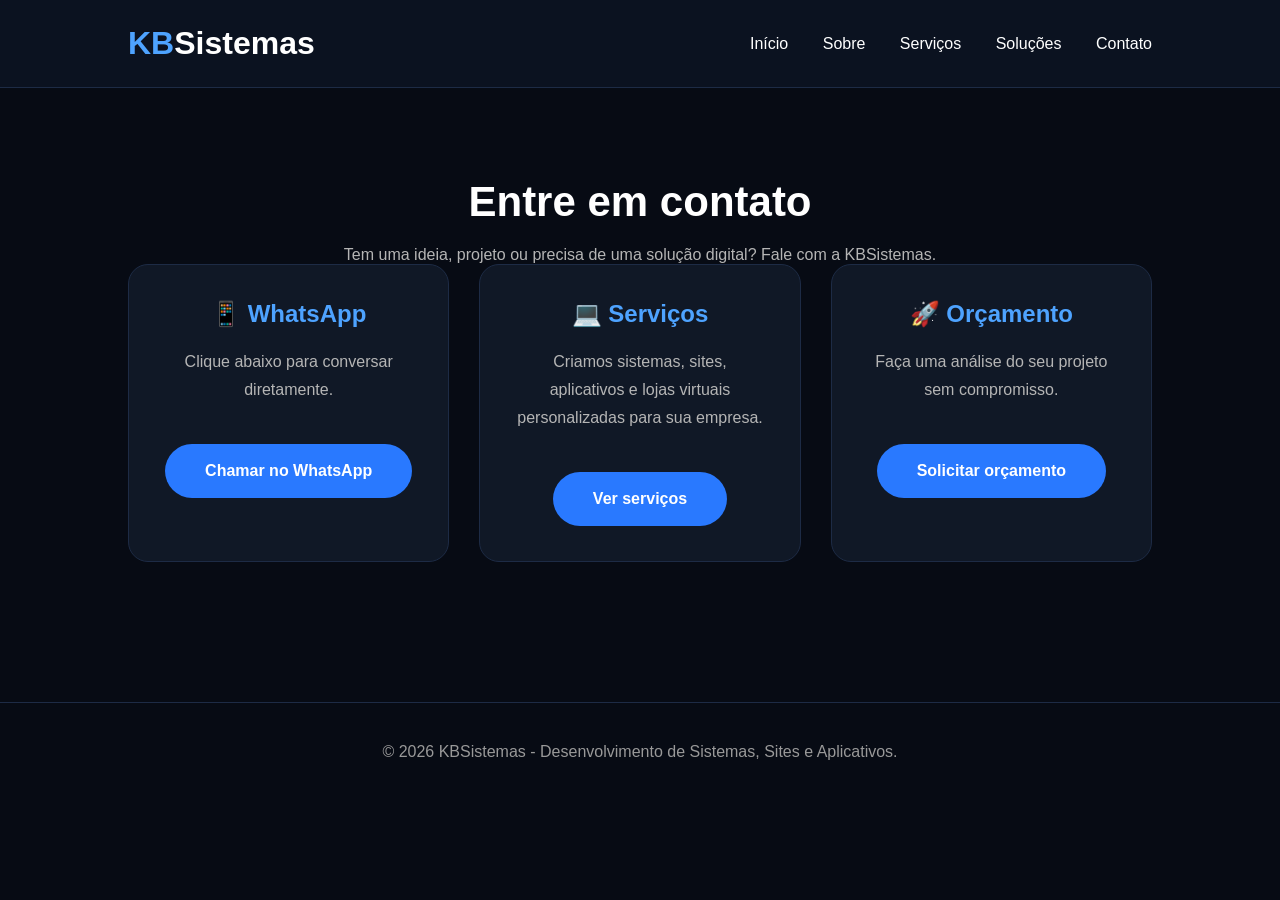
==== templates/contato.html @ c292da86 "Create contato.html" ====
<!DOCTYPE html>
<html lang="pt-BR">

<head>

<meta charset="UTF-8">
<meta name="viewport" content="width=device-width, initial-scale=1.0">

<title>Contato - KBSistemas</title>

<link rel="stylesheet" href="/static/css/style.css">

</head>


<body>


<header>

<div class="logo">
    <h1>KB<span>Sistemas</span></h1>
</div>


<nav>

<a href="/">Início</a>
<a href="/sobre">Sobre</a>
<a href="/servicos">Serviços</a>
<a href="/planos">Soluções</a>
<a href="/contato">Contato</a>

</nav>

</header>





<section class="contato-home">


<h1>
Entre em contato
</h1>


<p>
Tem uma ideia, projeto ou precisa de uma solução digital?
Fale com a KBSistemas.
</p>



<div class="cards">



<div class="card">

<h2>📱 WhatsApp</h2>

<p>
Clique abaixo para conversar diretamente.
</p>


<a 
href="https://wa.me/5511911524799?text=Olá,%20gostaria%20de%20fazer%20um%20orçamento"
class="botao">

Chamar no WhatsApp

</a>


</div>




<div class="card">

<h2>💻 Serviços</h2>

<p>
Criamos sistemas, sites, aplicativos e lojas virtuais
personalizadas para sua empresa.
</p>

<a href="/servicos" class="botao">

Ver serviços

</a>

</div>




<div class="card">

<h2>🚀 Orçamento</h2>

<p>
Faça uma análise do seu projeto sem compromisso.
</p>


<a href="/orcamento" class="botao">

Solicitar orçamento

</a>

</div>



</div>


</section>





<footer>

<p>
© 2026 KBSistemas - Desenvolvimento de Sistemas, Sites e Aplicativos.
</p>

</footer>



</body>

</html>
---- static/css/style.css ----
*{
    margin:0;
    padding:0;
    box-sizing:border-box;
    font-family:Arial, Helvetica, sans-serif;
}


body{
    background:#070b14;
    color:white;
}


/* HEADER */

header{

    display:flex;
    justify-content:space-between;
    align-items:center;

    padding:25px 10%;

    background:#0b1220;

    border-bottom:1px solid #1d2b45;

    position:sticky;
    top:0;
    z-index:1000;

}


.logo h1{

    color:#4ea3ff;

    font-size:32px;

}


.logo span{

    color:white;

}



nav a{

    color:white;

    text-decoration:none;

    margin-left:30px;

    transition:.3s;

}



nav a:hover{

    color:#4ea3ff;

}



/* HERO */


.hero{

    min-height:85vh;

    display:flex;

    align-items:center;

    justify-content:center;

    text-align:center;

    padding:120px 20px;


    background:

    linear-gradient(
    rgba(7,11,20,.75),
    rgba(7,11,20,.95)
    ),

    url("/static/img/tecnologia.jpg");


    background-size:cover;

    background-position:center;

}



.hero-text{

    max-width:900px;

}



.hero h1{

    font-size:55px;

    margin-bottom:25px;

}



.hero p{

    max-width:750px;

    margin:auto;

    color:#b5b5b5;

    font-size:20px;

    line-height:35px;

}



/* BOTÃO */


.botao{

    display:inline-block;

    margin-top:40px;

    background:#2979ff;

    color:white;

    text-decoration:none;

    padding:18px 40px;

    border-radius:30px;

    font-weight:bold;

    transition:.3s;

}



.botao:hover{

    transform:scale(1.08);

    box-shadow:0 0 25px #2979ff;

}



/* SERVIÇOS */


.servicos-home{

    padding:80px 10%;

    text-align:center;

}



.servicos-home h1{

    font-size:40px;

    margin-bottom:50px;

}



/* CARDS */


.cards{

    width:100%;

    display:grid;

    grid-template-columns:repeat(auto-fit,minmax(250px,1fr));

    gap:30px;

}



.card{

    background:#101826;

    border:1px solid #1d2b45;

    padding:35px;

    border-radius:20px;

    transition:.3s;

}



.card:hover{

    transform:translateY(-10px);

    border-color:#2979ff;

    box-shadow:0 0 25px rgba(41,121,255,.25);

}



.card h2{

    margin-bottom:20px;

    color:#4ea3ff;

}



.card p{

    color:#b5b5b5;

    line-height:28px;

}




/* DESTAQUE */


.destaque{

    padding:90px 10%;

    text-align:center;

    background:#0b1220;

}



.destaque h1{

    font-size:40px;

    margin-bottom:20px;

}



.destaque p{

    max-width:800px;

    margin:auto;

    color:#b5b5b5;

    font-size:18px;

    line-height:30px;

}



.frases{

    margin-top:40px;

    display:flex;

    justify-content:center;

    gap:25px;

    flex-wrap:wrap;

}



.frases h2{

    background:#101826;

    padding:20px 30px;

    border-radius:15px;

    border:1px solid #1d2b45;

    color:#4ea3ff;

}



/* PROJETOS */


.projetos{

    padding:80px 10%;

    text-align:center;

}



.projetos h1{

    font-size:40px;

    margin-bottom:20px;

}



.projetos > p{

    color:#b5b5b5;

    margin-bottom:40px;

}




/* CONTATO */


.contato-home{

    padding:90px 10%;

    text-align:center;

}



.contato-home h1{

    font-size:42px;

}



.contato-home p{

    color:#b5b5b5;

    margin-top:20px;

}



/* FOOTER */


footer{

    margin-top:50px;

    padding:40px;

    text-align:center;

    border-top:1px solid #1d2b45;

    color:#999;

}



/* CELULAR */


@media(max-width:900px){


header{

    flex-direction:column;

    gap:20px;

}


nav{

    display:flex;

    flex-wrap:wrap;

    justify-content:center;

}



nav a{

    margin:10px;

}



.hero h1{

    font-size:38px;

}



.hero p{

    font-size:17px;

    line-height:28px;

}



.servicos-home h1,
.destaque h1,
.projetos h1,
.contato-home h1{

    font-size:32px;

}


.card{

    padding:25px;

}


}
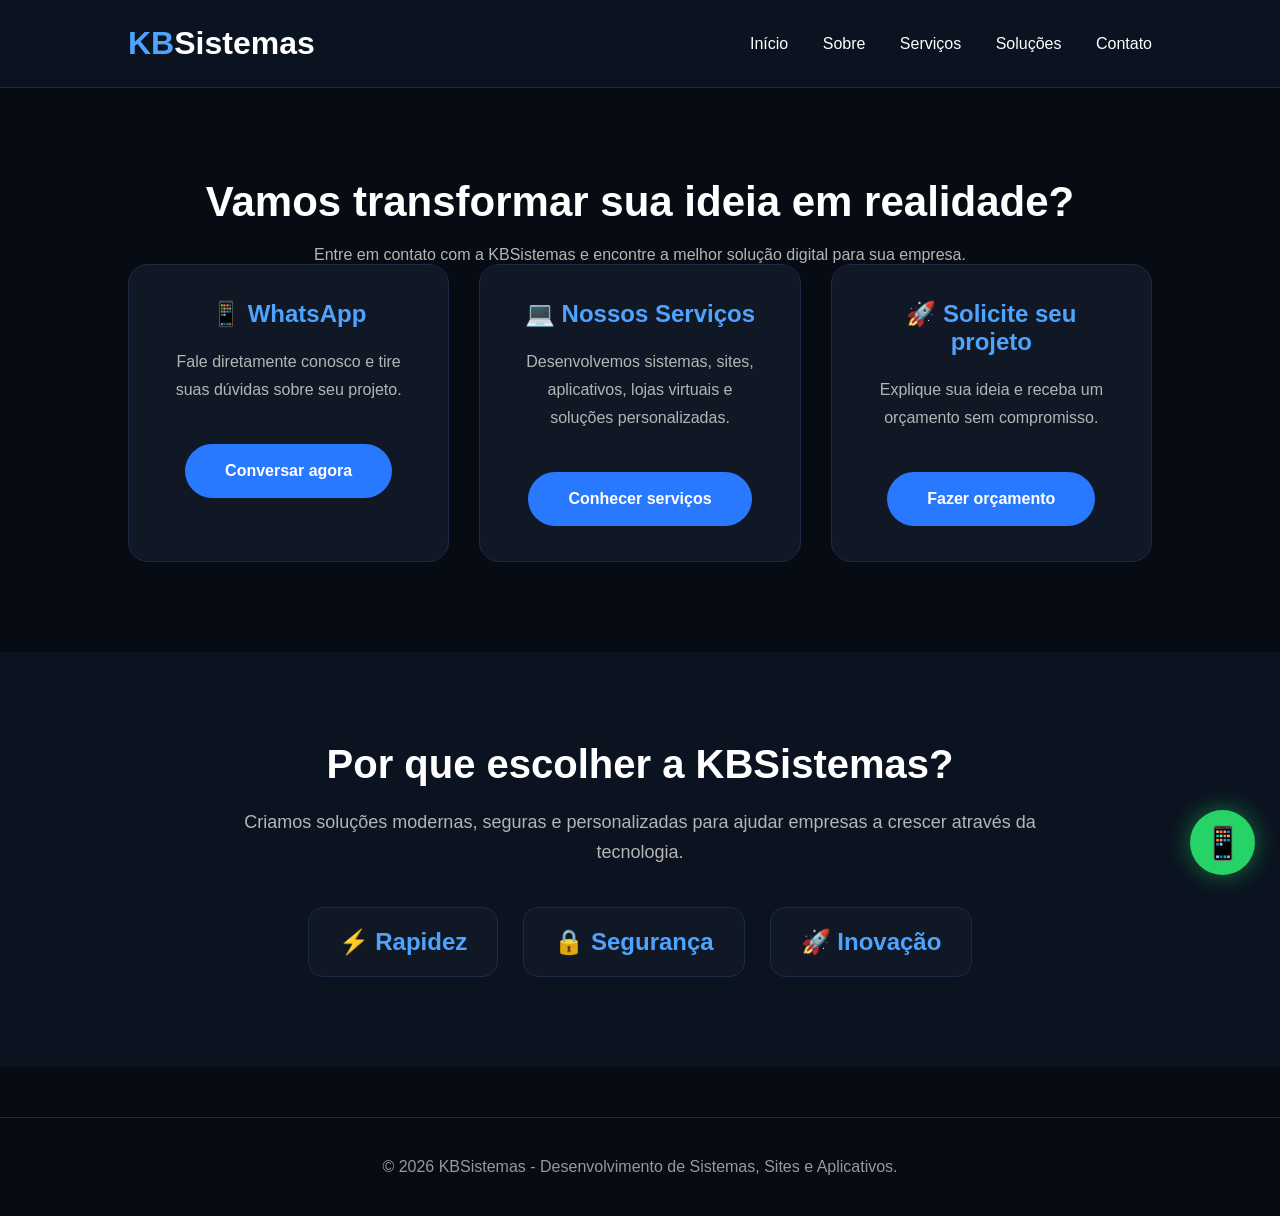
==== commit afdac70a: "Update contato.html" ====
--- a/templates/contato.html
+++ b/templates/contato.html
@@ -16,11 +16,17 @@
 <body>
 
 
+
 <header>
 
 <div class="logo">
-    <h1>KB<span>Sistemas</span></h1>
-</div>
+
+<h1>
+KB<span>Sistemas</span>
+</h1>
+
+</div>
+
 
 
 <nav>
@@ -33,6 +39,7 @@
 
 </nav>
 
+
 </header>
 
 
@@ -43,14 +50,17 @@
 
 
 <h1>
-Entre em contato
+Vamos transformar sua ideia em realidade?
 </h1>
 
 
 <p>
-Tem uma ideia, projeto ou precisa de uma solução digital?
-Fale com a KBSistemas.
-</p>
+
+Entre em contato com a KBSistemas e encontre
+a melhor solução digital para sua empresa.
+
+</p>
+
 
 
 
@@ -60,61 +70,91 @@
 
 <div class="card">
 
-<h2>📱 WhatsApp</h2>
-
-<p>
-Clique abaixo para conversar diretamente.
-</p>
+
+<h2>
+📱 WhatsApp
+</h2>
+
+
+<p>
+
+Fale diretamente conosco e tire suas dúvidas
+sobre seu projeto.
+
+</p>
+
 
 
 <a 
+
 href="https://wa.me/5511911524799?text=Olá,%20gostaria%20de%20fazer%20um%20orçamento"
+
 class="botao">
 
-Chamar no WhatsApp
-
-</a>
-
-
-</div>
+Conversar agora
+
+</a>
+
+
+</div>
+
 
 
 
 
 <div class="card">
 
-<h2>💻 Serviços</h2>
-
-<p>
-Criamos sistemas, sites, aplicativos e lojas virtuais
-personalizadas para sua empresa.
-</p>
+
+<h2>
+💻 Nossos Serviços
+</h2>
+
+
+<p>
+
+Desenvolvemos sistemas, sites, aplicativos,
+lojas virtuais e soluções personalizadas.
+
+</p>
+
+
 
 <a href="/servicos" class="botao">
 
-Ver serviços
-
-</a>
-
-</div>
+Conhecer serviços
+
+</a>
+
+
+</div>
+
 
 
 
 
 <div class="card">
 
-<h2>🚀 Orçamento</h2>
-
-<p>
-Faça uma análise do seu projeto sem compromisso.
-</p>
+
+<h2>
+🚀 Solicite seu projeto
+</h2>
+
+
+<p>
+
+Explique sua ideia e receba um orçamento
+sem compromisso.
+
+</p>
+
 
 
 <a href="/orcamento" class="botao">
 
-Solicitar orçamento
-
-</a>
+Fazer orçamento
+
+</a>
+
 
 </div>
 
@@ -129,10 +169,72 @@
 
 
 
+
+<section class="destaque">
+
+
+<h1>
+Por que escolher a KBSistemas?
+</h1>
+
+
+<p>
+
+Criamos soluções modernas, seguras e personalizadas
+para ajudar empresas a crescer através da tecnologia.
+
+</p>
+
+
+
+<div class="frases">
+
+
+<h2>
+⚡ Rapidez
+</h2>
+
+
+<h2>
+🔒 Segurança
+</h2>
+
+
+<h2>
+🚀 Inovação
+</h2>
+
+
+</div>
+
+
+</section>
+
+
+
+
+
+<a 
+
+href="https://wa.me/5511911524799?text=Olá,%20gostaria%20de%20fazer%20um%20orçamento"
+
+class="whatsapp">
+
+📱
+
+</a>
+
+
+
+
+
+
 <footer>
 
 <p>
+
 © 2026 KBSistemas - Desenvolvimento de Sistemas, Sites e Aplicativos.
+
 </p>
 
 </footer>
--- a/static/css/style.css
+++ b/static/css/style.css
@@ -36,7 +36,6 @@
 .logo h1{
 
     color:#4ea3ff;
-
     font-size:32px;
 
 }
@@ -53,11 +52,8 @@
 nav a{
 
     color:white;
-
     text-decoration:none;
-
     margin-left:30px;
-
     transition:.3s;
 
 }
@@ -74,15 +70,12 @@
 
 /* HERO */
 
-
 .hero{
 
     min-height:85vh;
 
     display:flex;
-
     align-items:center;
-
     justify-content:center;
 
     text-align:center;
@@ -119,7 +112,6 @@
 .hero h1{
 
     font-size:55px;
-
     margin-bottom:25px;
 
 }
@@ -142,7 +134,7 @@
 
 
 
-/* BOTÃO */
+/* BOTÕES */
 
 
 .botao{
@@ -181,7 +173,6 @@
 
 /* SERVIÇOS */
 
-
 .servicos-home{
 
     padding:80px 10%;
@@ -231,6 +222,8 @@
 
     transition:.3s;
 
+    animation:subir .8s;
+
 }
 
 
@@ -267,7 +260,6 @@
 
 
 
-
 /* DESTAQUE */
 
 
@@ -354,69 +346,183 @@
 
 
 
-.projetos h1{
-
-    font-size:40px;
+/* FORMULÁRIO */
+
+
+form{
+
+    max-width:700px;
+
+    margin:auto;
+
+    text-align:left;
+
+}
+
+
+
+form label{
+
+    color:#4ea3ff;
+
+    font-weight:bold;
+
+}
+
+
+
+form input,
+form select,
+form textarea{
+
+
+    width:100%;
+
+    margin-top:10px;
 
     margin-bottom:20px;
 
-}
-
-
-
-.projetos > p{
+    padding:15px;
+
+    background:#070b14;
+
+    color:white;
+
+    border:1px solid #1d2b45;
+
+    border-radius:10px;
+
+    font-size:16px;
+
+}
+
+
+
+form textarea{
+
+    height:150px;
+
+    resize:none;
+
+}
+
+
+
+form input:focus,
+form select:focus,
+form textarea:focus{
+
+    outline:none;
+
+    border-color:#2979ff;
+
+    box-shadow:0 0 15px rgba(41,121,255,.3);
+
+}
+
+
+
+/* CONTATO */
+
+
+.contato-home{
+
+    padding:90px 10%;
+
+    text-align:center;
+
+}
+
+
+
+.contato-home h1{
+
+    font-size:42px;
+
+}
+
+
+
+.contato-home p{
 
     color:#b5b5b5;
 
-    margin-bottom:40px;
-
-}
-
-
-
-
-/* CONTATO */
-
-
-.contato-home{
-
-    padding:90px 10%;
+    margin-top:20px;
+
+}
+
+
+
+/* WHATSAPP FLUTUANTE */
+
+
+.whatsapp{
+
+
+    position:fixed;
+
+    right:25px;
+
+    bottom:25px;
+
+
+    width:65px;
+
+    height:65px;
+
+
+    display:flex;
+
+    align-items:center;
+
+    justify-content:center;
+
+
+    background:#25d366;
+
+    color:white;
+
+
+    border-radius:50%;
+
+
+    font-size:32px;
+
+
+    text-decoration:none;
+
+
+    box-shadow:0 0 25px rgba(37,211,102,.5);
+
+
+    z-index:999;
+
+
+    transition:.3s;
+
+}
+
+
+
+.whatsapp:hover{
+
+    transform:scale(1.15);
+
+}
+
+
+
+/* FOOTER */
+
+
+footer{
+
+    margin-top:50px;
+
+    padding:40px;
 
     text-align:center;
 
-}
-
-
-
-.contato-home h1{
-
-    font-size:42px;
-
-}
-
-
-
-.contato-home p{
-
-    color:#b5b5b5;
-
-    margin-top:20px;
-
-}
-
-
-
-/* FOOTER */
-
-
-footer{
-
-    margin-top:50px;
-
-    padding:40px;
-
-    text-align:center;
-
     border-top:1px solid #1d2b45;
 
     color:#999;
@@ -425,6 +531,34 @@
 
 
 
+/* ANIMAÇÃO */
+
+
+@keyframes subir{
+
+
+from{
+
+opacity:0;
+
+transform:translateY(30px);
+
+}
+
+
+to{
+
+opacity:1;
+
+transform:translateY(0);
+
+}
+
+
+}
+
+
+
 /* CELULAR */
 
 
@@ -440,6 +574,7 @@
 }
 
 
+
 nav{
 
     display:flex;
@@ -478,16 +613,6 @@
 
 
 
-.servicos-home h1,
-.destaque h1,
-.projetos h1,
-.contato-home h1{
-
-    font-size:32px;
-
-}
-
-
 .card{
 
     padding:25px;
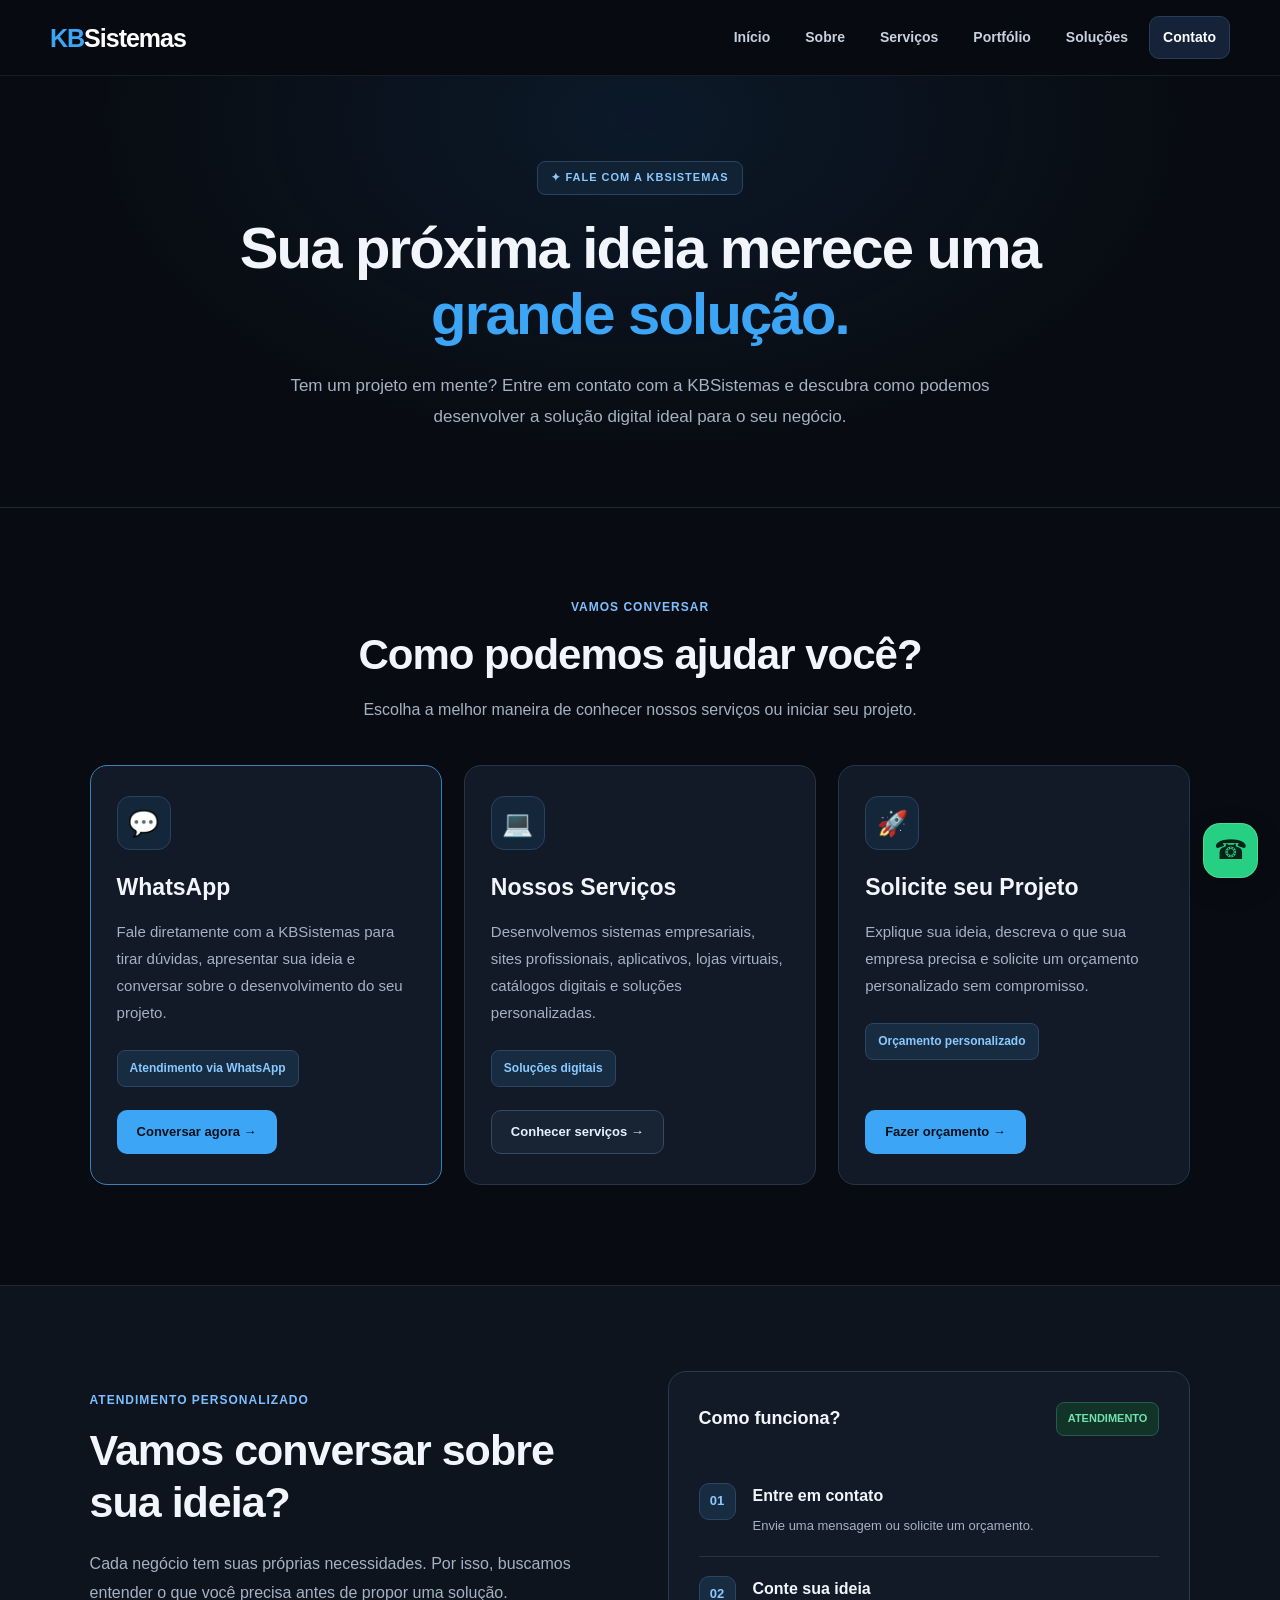
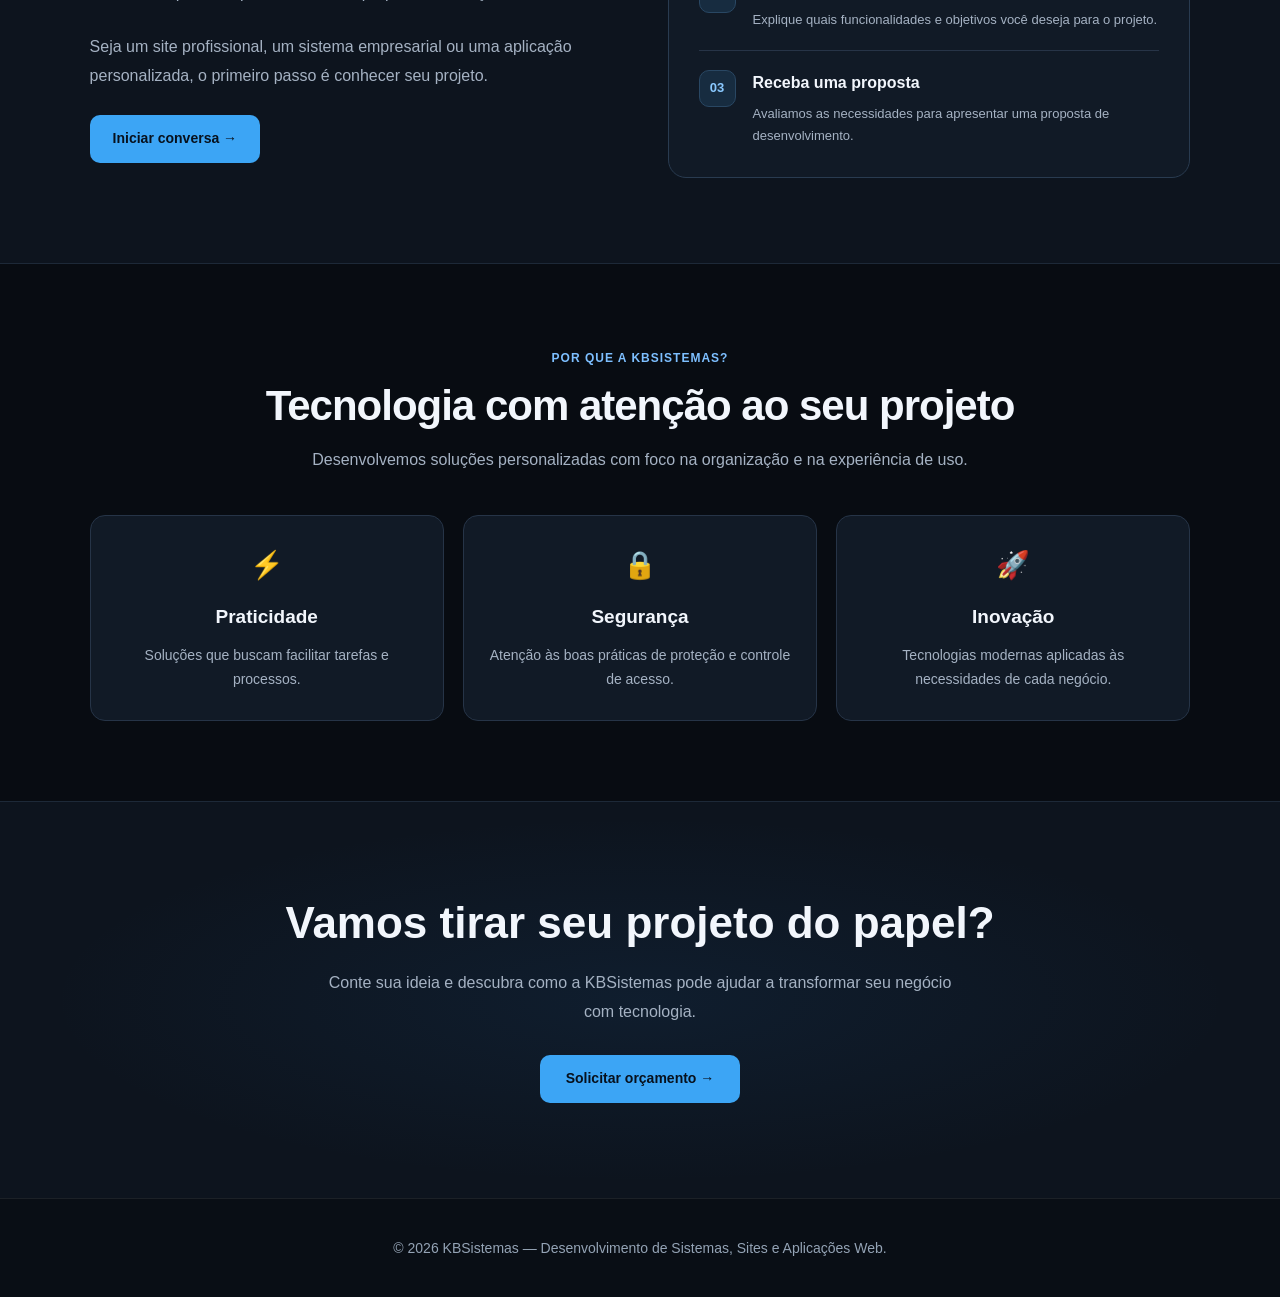
==== commit 2a5de15e: "Update contato.html" ====
--- a/templates/contato.html
+++ b/templates/contato.html
@@ -1,246 +1,883 @@
+
 <!DOCTYPE html>
 <html lang="pt-BR">
 
 <head>
-
-<meta charset="UTF-8">
-<meta name="viewport" content="width=device-width, initial-scale=1.0">
-
-<title>Contato - KBSistemas</title>
-
-<link rel="stylesheet" href="/static/css/style.css">
-
+    <meta charset="UTF-8">
+    <meta name="viewport" content="width=device-width, initial-scale=1.0">
+
+    <meta name="description"
+          content="Entre em contato com a KBSistemas. Solicite orçamento para sistemas empresariais, sites profissionais, aplicativos e soluções digitais personalizadas.">
+
+    <title>Contato | KBSistemas</title>
+
+    <link rel="stylesheet" href="/static/css/style.css">
+
+    <style>
+        /* =====================================
+           CONTATO PREMIUM - KBSISTEMAS
+           ===================================== */
+
+        .contato-hero {
+            padding: 85px 7% 75px;
+            background:
+                radial-gradient(
+                    ellipse at 50% 10%,
+                    rgba(39,112,193,.13),
+                    transparent 60%
+                ),
+                #080c12;
+            border-bottom: 1px solid #1d2938;
+            text-align: center;
+        }
+
+        .contato-etiqueta {
+            display: inline-block;
+            margin-bottom: 20px;
+            padding: 7px 13px;
+            border: 1px solid #284461;
+            border-radius: 8px;
+            background: #122235;
+            color: #8ac9ff;
+            font-size: 11px;
+            font-weight: 700;
+            letter-spacing: 1px;
+        }
+
+        .contato-hero h1 {
+            max-width: 850px;
+            margin: 0 auto 23px;
+            color: #f2f6fc;
+            font-size: clamp(37px, 5vw, 58px);
+            line-height: 1.15;
+            letter-spacing: -1.8px;
+        }
+
+        .contato-hero h1 span {
+            color: #3ca5f5;
+        }
+
+        .contato-hero p {
+            max-width: 720px;
+            margin: 0 auto;
+            color: #a5b2c3;
+            font-size: 17px;
+            line-height: 1.8;
+        }
+
+        /* SEÇÃO DE CONTATO */
+
+        .contato-secao {
+            padding: 85px 7% 100px;
+            background: #080c12;
+        }
+
+        .contato-container {
+            max-width: 1180px;
+            margin: 0 auto;
+        }
+
+        .contato-titulo {
+            max-width: 750px;
+            margin: 0 auto 40px;
+            text-align: center;
+        }
+
+        .contato-titulo > span {
+            display: inline-block;
+            margin-bottom: 13px;
+            color: #7dbfff;
+            font-size: 12px;
+            font-weight: 700;
+            letter-spacing: 1px;
+        }
+
+        .contato-titulo h2 {
+            margin-bottom: 15px;
+            color: #f2f6fc;
+            font-size: clamp(29px, 3.8vw, 42px);
+            line-height: 1.2;
+            letter-spacing: -1px;
+        }
+
+        .contato-titulo p {
+            color: #a5b2c3;
+            font-size: 16px;
+            line-height: 1.8;
+        }
+
+        /* CARDS */
+
+        .contato-grid {
+            display: grid;
+            grid-template-columns: repeat(3, minmax(0, 1fr));
+            gap: 22px;
+        }
+
+        .contato-card {
+            display: flex;
+            flex-direction: column;
+            min-width: 0;
+            padding: 30px 26px;
+            background: #111a26;
+            border: 1px solid #263447;
+            border-radius: 17px;
+            transition:
+                transform .22s,
+                border-color .22s;
+        }
+
+        .contato-card:hover {
+            transform: translateY(-4px);
+            border-color: #3c668c;
+        }
+
+        .contato-card-principal {
+            border-color: #3b80b8;
+        }
+
+        .contato-icone {
+            display: flex;
+            align-items: center;
+            justify-content: center;
+            width: 54px;
+            height: 54px;
+            margin-bottom: 22px;
+            background: #14263a;
+            border: 1px solid #28435f;
+            border-radius: 13px;
+            font-size: 25px;
+        }
+
+        .contato-card h3 {
+            margin-bottom: 15px;
+            color: #f2f6fc;
+            font-size: 23px;
+            line-height: 1.35;
+        }
+
+        .contato-card p {
+            margin-bottom: 24px;
+            color: #a5b2c3;
+            font-size: 15px;
+            line-height: 1.8;
+        }
+
+        .contato-card-info {
+            display: inline-block;
+            margin-bottom: 23px;
+            padding: 8px 12px;
+            align-self: flex-start;
+            background: #172c40;
+            border: 1px solid #294763;
+            border-radius: 8px;
+            color: #8ac9ff;
+            font-size: 12px;
+            font-weight: 700;
+        }
+
+        .contato-card-acao {
+            margin-top: auto;
+        }
+
+        .contato-card-acao .botao {
+            display: inline-flex;
+            justify-content: center;
+            align-items: center;
+            width: auto;
+            max-width: 100%;
+            min-height: 44px;
+            margin: 0;
+            padding: 12px 19px;
+            border-radius: 10px;
+            font-size: 13px;
+        }
+
+        .contato-btn-outline {
+            background: #182434;
+            border: 1px solid #344a62;
+            color: #e5f1ff;
+        }
+
+        .contato-btn-outline:hover {
+            background: #223348;
+        }
+
+        /* ATENDIMENTO */
+
+        .contato-atendimento {
+            padding: 85px 7%;
+            background: #0d141e;
+            border-top: 1px solid #1d2938;
+            border-bottom: 1px solid #1d2938;
+        }
+
+        .contato-atendimento-grid {
+            display: grid;
+            grid-template-columns: 1fr 1fr;
+            align-items: center;
+            gap: 55px;
+        }
+
+        .contato-atendimento-texto > span {
+            display: inline-block;
+            margin-bottom: 15px;
+            color: #7dbfff;
+            font-size: 12px;
+            font-weight: 700;
+            letter-spacing: 1px;
+        }
+
+        .contato-atendimento-texto h2 {
+            margin-bottom: 20px;
+            color: #f2f6fc;
+            font-size: clamp(30px, 3.8vw, 43px);
+            line-height: 1.2;
+            letter-spacing: -1px;
+        }
+
+        .contato-atendimento-texto p {
+            margin-bottom: 24px;
+            color: #a5b2c3;
+            font-size: 16px;
+            line-height: 1.85;
+        }
+
+        .contato-atendimento-texto .botao {
+            display: inline-flex;
+            align-items: center;
+            justify-content: center;
+            width: auto;
+            margin: 0;
+            padding: 13px 22px;
+            border-radius: 10px;
+            font-size: 14px;
+        }
+
+        .contato-painel {
+            padding: 30px;
+            background: #111a26;
+            border: 1px solid #293b50;
+            border-radius: 18px;
+        }
+
+        .contato-painel-topo {
+            display: flex;
+            align-items: center;
+            justify-content: space-between;
+            flex-wrap: wrap;
+            gap: 12px;
+            margin-bottom: 28px;
+        }
+
+        .contato-painel-topo strong {
+            color: #f2f6fc;
+            font-size: 18px;
+        }
+
+        .contato-status {
+            padding: 7px 11px;
+            background: #123328;
+            border: 1px solid #275b4a;
+            border-radius: 8px;
+            color: #72e1b0;
+            font-size: 11px;
+            font-weight: 700;
+        }
+
+        .contato-passo {
+            display: flex;
+            gap: 17px;
+            padding: 19px 0;
+            border-bottom: 1px solid #273447;
+        }
+
+        .contato-passo:last-child {
+            border-bottom: none;
+            padding-bottom: 0;
+        }
+
+        .contato-passo-numero {
+            display: flex;
+            align-items: center;
+            justify-content: center;
+            flex-shrink: 0;
+            width: 37px;
+            height: 37px;
+            background: #172c40;
+            border: 1px solid #294763;
+            border-radius: 10px;
+            color: #8ac9ff;
+            font-size: 13px;
+            font-weight: 800;
+        }
+
+        .contato-passo h3 {
+            margin-bottom: 7px;
+            color: #f2f6fc;
+            font-size: 16px;
+        }
+
+        .contato-passo p {
+            color: #a5b2c3;
+            font-size: 13px;
+            line-height: 1.7;
+        }
+
+        /* DIFERENCIAIS */
+
+        .contato-diferenciais {
+            padding: 80px 7%;
+            background: #080c12;
+        }
+
+        .contato-diferenciais-grid {
+            display: grid;
+            grid-template-columns: repeat(3, minmax(0, 1fr));
+            gap: 19px;
+        }
+
+        .contato-diferencial {
+            padding: 28px 24px;
+            background: #111a26;
+            border: 1px solid #263447;
+            border-radius: 15px;
+            text-align: center;
+        }
+
+        .contato-diferencial span {
+            display: block;
+            margin-bottom: 15px;
+            font-size: 27px;
+        }
+
+        .contato-diferencial h3 {
+            margin-bottom: 10px;
+            color: #f2f6fc;
+            font-size: 19px;
+        }
+
+        .contato-diferencial p {
+            color: #a5b2c3;
+            font-size: 14px;
+            line-height: 1.75;
+        }
+
+        /* CHAMADA FINAL */
+
+        .contato-cta {
+            padding: 95px 7%;
+            background:
+                radial-gradient(
+                    ellipse at center,
+                    rgba(33,98,162,.12),
+                    transparent 65%
+                ),
+                #0d141e;
+            border-top: 1px solid #1d2938;
+            text-align: center;
+        }
+
+        .contato-cta h2 {
+            max-width: 800px;
+            margin: 0 auto 20px;
+            color: #f2f6fc;
+            font-size: clamp(30px, 4vw, 44px);
+            line-height: 1.2;
+        }
+
+        .contato-cta p {
+            max-width: 650px;
+            margin: 0 auto 28px;
+            color: #a5b2c3;
+            font-size: 16px;
+            line-height: 1.8;
+        }
+
+        .contato-cta .botao {
+            display: inline-flex;
+            justify-content: center;
+            align-items: center;
+            width: auto;
+            margin: 0;
+            padding: 13px 25px;
+            border-radius: 10px;
+            font-size: 14px;
+        }
+
+        /* RESPONSIVIDADE */
+
+        @media (max-width: 950px) {
+            .contato-grid {
+                grid-template-columns: repeat(2, minmax(0, 1fr));
+            }
+
+            .contato-atendimento-grid {
+                gap: 30px;
+            }
+        }
+
+        @media (max-width: 760px) {
+            .contato-hero {
+                padding: 65px 20px;
+            }
+
+            .contato-hero p {
+                font-size: 15px;
+            }
+
+            .contato-secao {
+                padding: 70px 20px;
+            }
+
+            .contato-grid,
+            .contato-atendimento-grid {
+                grid-template-columns: 1fr;
+            }
+
+            .contato-atendimento {
+                padding: 70px 20px;
+            }
+
+            .contato-diferenciais {
+                padding: 70px 20px;
+            }
+
+            .contato-diferenciais-grid {
+                grid-template-columns: 1fr;
+            }
+
+            .contato-cta {
+                padding: 75px 20px;
+            }
+        }
+
+        @media (max-width: 480px) {
+            .contato-card {
+                padding: 25px 21px;
+            }
+
+            .contato-card-acao .botao {
+                width: 100%;
+            }
+
+            .contato-painel {
+                padding: 22px;
+            }
+
+            .contato-atendimento-texto .botao,
+            .contato-cta .botao {
+                width: 100%;
+            }
+        }
+
+        @media (prefers-reduced-motion: reduce) {
+            .contato-card {
+                transition: none;
+            }
+        }
+    </style>
 </head>
 
-
 <body>
 
-
+<!-- MENU -->
 
 <header>
-
-<div class="logo">
-
-<h1>
-KB<span>Sistemas</span>
-</h1>
-
-</div>
-
-
-
-<nav>
-
-<a href="/">Início</a>
-<a href="/sobre">Sobre</a>
-<a href="/servicos">Serviços</a>
-<a href="/planos">Soluções</a>
-<a href="/contato">Contato</a>
-
-</nav>
-
-
+    <div class="logo">
+        <h1>KB<span>Sistemas</span></h1>
+    </div>
+
+    <nav aria-label="Menu principal">
+        <a href="/">Início</a>
+        <a href="/sobre">Sobre</a>
+        <a href="/servicos">Serviços</a>
+        <a href="/projetos">Portfólio</a>
+        <a href="/planos">Soluções</a>
+        <a href="/contato" aria-current="page">Contato</a>
+    </nav>
 </header>
 
-
-
-
-
-<section class="contato-home">
-
-
-<h1>
-Vamos transformar sua ideia em realidade?
-</h1>
-
-
-<p>
-
-Entre em contato com a KBSistemas e encontre
-a melhor solução digital para sua empresa.
-
-</p>
-
-
-
-
-<div class="cards">
-
-
-
-<div class="card">
-
-
-<h2>
-📱 WhatsApp
-</h2>
-
-
-<p>
-
-Fale diretamente conosco e tire suas dúvidas
-sobre seu projeto.
-
-</p>
-
-
-
-<a 
-
-href="https://wa.me/5511911524799?text=Olá,%20gostaria%20de%20fazer%20um%20orçamento"
-
-class="botao">
-
-Conversar agora
-
+<main>
+
+    <!-- APRESENTAÇÃO -->
+
+    <section class="contato-hero">
+
+        <span class="contato-etiqueta">
+            ✦ FALE COM A KBSISTEMAS
+        </span>
+
+        <h1>
+            Sua próxima ideia merece
+            uma <span>grande solução.</span>
+        </h1>
+
+        <p>
+            Tem um projeto em mente?
+            Entre em contato com a KBSistemas
+            e descubra como podemos desenvolver
+            a solução digital ideal para
+            o seu negócio.
+        </p>
+
+    </section>
+
+    <!-- FORMAS DE CONTATO -->
+
+    <section class="contato-secao">
+
+        <div class="contato-container">
+
+            <div class="contato-titulo">
+
+                <span>VAMOS CONVERSAR</span>
+
+                <h2>
+                    Como podemos ajudar você?
+                </h2>
+
+                <p>
+                    Escolha a melhor maneira de
+                    conhecer nossos serviços
+                    ou iniciar seu projeto.
+                </p>
+
+            </div>
+
+            <div class="contato-grid">
+
+                <!-- WHATSAPP -->
+
+                <article class="contato-card contato-card-principal">
+
+                    <div class="contato-icone">
+                        💬
+                    </div>
+
+                    <h3>WhatsApp</h3>
+
+                    <p>
+                        Fale diretamente com a
+                        KBSistemas para tirar dúvidas,
+                        apresentar sua ideia e conversar
+                        sobre o desenvolvimento
+                        do seu projeto.
+                    </p>
+
+                    <span class="contato-card-info">
+                        Atendimento via WhatsApp
+                    </span>
+
+                    <div class="contato-card-acao">
+
+                        <a
+                            href="https://wa.me/5511911524799?text=Ol%C3%A1%2C%20gostaria%20de%20fazer%20um%20or%C3%A7amento"
+                            class="botao"
+                            target="_blank"
+                            rel="noopener noreferrer"
+                        >
+                            Conversar agora →
+                        </a>
+
+                    </div>
+
+                </article>
+
+                <!-- SERVIÇOS -->
+
+                <article class="contato-card">
+
+                    <div class="contato-icone">
+                        💻
+                    </div>
+
+                    <h3>Nossos Serviços</h3>
+
+                    <p>
+                        Desenvolvemos sistemas
+                        empresariais, sites profissionais,
+                        aplicativos, lojas virtuais,
+                        catálogos digitais e
+                        soluções personalizadas.
+                    </p>
+
+                    <span class="contato-card-info">
+                        Soluções digitais
+                    </span>
+
+                    <div class="contato-card-acao">
+
+                        <a
+                            href="/servicos"
+                            class="botao contato-btn-outline"
+                        >
+                            Conhecer serviços →
+                        </a>
+
+                    </div>
+
+                </article>
+
+                <!-- ORÇAMENTO -->
+
+                <article class="contato-card">
+
+                    <div class="contato-icone">
+                        🚀
+                    </div>
+
+                    <h3>Solicite seu Projeto</h3>
+
+                    <p>
+                        Explique sua ideia,
+                        descreva o que sua empresa
+                        precisa e solicite
+                        um orçamento personalizado
+                        sem compromisso.
+                    </p>
+
+                    <span class="contato-card-info">
+                        Orçamento personalizado
+                    </span>
+
+                    <div class="contato-card-acao">
+
+                        <a href="/orcamento" class="botao">
+                            Fazer orçamento →
+                        </a>
+
+                    </div>
+
+                </article>
+
+            </div>
+
+        </div>
+
+    </section>
+
+    <!-- COMO FUNCIONA O ATENDIMENTO -->
+
+    <section class="contato-atendimento">
+
+        <div class="contato-container">
+
+            <div class="contato-atendimento-grid">
+
+                <div class="contato-atendimento-texto">
+
+                    <span>ATENDIMENTO PERSONALIZADO</span>
+
+                    <h2>
+                        Vamos conversar
+                        sobre sua ideia?
+                    </h2>
+
+                    <p>
+                        Cada negócio tem suas
+                        próprias necessidades.
+                        Por isso, buscamos entender
+                        o que você precisa antes
+                        de propor uma solução.
+                    </p>
+
+                    <p>
+                        Seja um site profissional,
+                        um sistema empresarial
+                        ou uma aplicação personalizada,
+                        o primeiro passo é
+                        conhecer seu projeto.
+                    </p>
+
+                    <a
+                        href="https://wa.me/5511911524799?text=Ol%C3%A1%2C%20quero%20conversar%20sobre%20um%20projeto"
+                        class="botao"
+                        target="_blank"
+                        rel="noopener noreferrer"
+                    >
+                        Iniciar conversa →
+                    </a>
+
+                </div>
+
+                <div class="contato-painel">
+
+                    <div class="contato-painel-topo">
+
+                        <strong>
+                            Como funciona?
+                        </strong>
+
+                        <span class="contato-status">
+                            ATENDIMENTO
+                        </span>
+
+                    </div>
+
+                    <div class="contato-passo">
+
+                        <span class="contato-passo-numero">
+                            01
+                        </span>
+
+                        <div>
+                            <h3>Entre em contato</h3>
+                            <p>
+                                Envie uma mensagem
+                                ou solicite um orçamento.
+                            </p>
+                        </div>
+
+                    </div>
+
+                    <div class="contato-passo">
+
+                        <span class="contato-passo-numero">
+                            02
+                        </span>
+
+                        <div>
+                            <h3>Conte sua ideia</h3>
+                            <p>
+                                Explique quais funcionalidades
+                                e objetivos você deseja
+                                para o projeto.
+                            </p>
+                        </div>
+
+                    </div>
+
+                    <div class="contato-passo">
+
+                        <span class="contato-passo-numero">
+                            03
+                        </span>
+
+                        <div>
+                            <h3>Receba uma proposta</h3>
+                            <p>
+                                Avaliamos as necessidades
+                                para apresentar uma proposta
+                                de desenvolvimento.
+                            </p>
+                        </div>
+
+                    </div>
+
+                </div>
+
+            </div>
+
+        </div>
+
+    </section>
+
+    <!-- DIFERENCIAIS -->
+
+    <section class="contato-diferenciais">
+
+        <div class="contato-container">
+
+            <div class="contato-titulo">
+
+                <span>POR QUE A KBSISTEMAS?</span>
+
+                <h2>
+                    Tecnologia com atenção
+                    ao seu projeto
+                </h2>
+
+                <p>
+                    Desenvolvemos soluções
+                    personalizadas com foco
+                    na organização e na
+                    experiência de uso.
+                </p>
+
+            </div>
+
+            <div class="contato-diferenciais-grid">
+
+                <article class="contato-diferencial">
+                    <span>⚡</span>
+                    <h3>Praticidade</h3>
+                    <p>
+                        Soluções que buscam
+                        facilitar tarefas
+                        e processos.
+                    </p>
+                </article>
+
+                <article class="contato-diferencial">
+                    <span>🔒</span>
+                    <h3>Segurança</h3>
+                    <p>
+                        Atenção às boas práticas
+                        de proteção e controle
+                        de acesso.
+                    </p>
+                </article>
+
+                <article class="contato-diferencial">
+                    <span>🚀</span>
+                    <h3>Inovação</h3>
+                    <p>
+                        Tecnologias modernas
+                        aplicadas às necessidades
+                        de cada negócio.
+                    </p>
+                </article>
+
+            </div>
+
+        </div>
+
+    </section>
+
+    <!-- CHAMADA FINAL -->
+
+    <section class="contato-cta">
+
+        <h2>
+            Vamos tirar seu projeto do papel?
+        </h2>
+
+        <p>
+            Conte sua ideia e descubra
+            como a KBSistemas pode ajudar
+            a transformar seu negócio
+            com tecnologia.
+        </p>
+
+        <a href="/orcamento" class="botao">
+            Solicitar orçamento →
+        </a>
+
+    </section>
+
+</main>
+
+<!-- WHATSAPP FLUTUANTE -->
+
+<a
+    href="https://wa.me/5511911524799?text=Ol%C3%A1%2C%20gostaria%20de%20fazer%20um%20or%C3%A7amento"
+    class="whatsapp"
+    target="_blank"
+    rel="noopener noreferrer"
+    aria-label="Entrar em contato pelo WhatsApp"
+>
+    ☎
 </a>
 
-
-</div>
-
-
-
-
-
-<div class="card">
-
-
-<h2>
-💻 Nossos Serviços
-</h2>
-
-
-<p>
-
-Desenvolvemos sistemas, sites, aplicativos,
-lojas virtuais e soluções personalizadas.
-
-</p>
-
-
-
-<a href="/servicos" class="botao">
-
-Conhecer serviços
-
-</a>
-
-
-</div>
-
-
-
-
-
-<div class="card">
-
-
-<h2>
-🚀 Solicite seu projeto
-</h2>
-
-
-<p>
-
-Explique sua ideia e receba um orçamento
-sem compromisso.
-
-</p>
-
-
-
-<a href="/orcamento" class="botao">
-
-Fazer orçamento
-
-</a>
-
-
-</div>
-
-
-
-</div>
-
-
-</section>
-
-
-
-
-
-
-<section class="destaque">
-
-
-<h1>
-Por que escolher a KBSistemas?
-</h1>
-
-
-<p>
-
-Criamos soluções modernas, seguras e personalizadas
-para ajudar empresas a crescer através da tecnologia.
-
-</p>
-
-
-
-<div class="frases">
-
-
-<h2>
-⚡ Rapidez
-</h2>
-
-
-<h2>
-🔒 Segurança
-</h2>
-
-
-<h2>
-🚀 Inovação
-</h2>
-
-
-</div>
-
-
-</section>
-
-
-
-
-
-<a 
-
-href="https://wa.me/5511911524799?text=Olá,%20gostaria%20de%20fazer%20um%20orçamento"
-
-class="whatsapp">
-
-📱
-
-</a>
-
-
-
-
-
+<!-- RODAPÉ -->
 
 <footer>
-
-<p>
-
-© 2026 KBSistemas - Desenvolvimento de Sistemas, Sites e Aplicativos.
-
-</p>
-
+    <p>
+        © 2026 KBSistemas — Desenvolvimento de
+        Sistemas, Sites e Aplicações Web.
+    </p>
 </footer>
 
-
-
 </body>
-
 </html>
--- a/static/css/style.css
+++ b/static/css/style.css
@@ -1,623 +1,932 @@
-*{
-    margin:0;
-    padding:0;
-    box-sizing:border-box;
-    font-family:Arial, Helvetica, sans-serif;
-}
-
-
-body{
-    background:#070b14;
-    color:white;
-}
-
-
-/* HEADER */
-
-header{
-
-    display:flex;
-    justify-content:space-between;
-    align-items:center;
-
-    padding:25px 10%;
-
-    background:#0b1220;
-
-    border-bottom:1px solid #1d2b45;
-
-    position:sticky;
-    top:0;
-    z-index:1000;
-
-}
-
-
-.logo h1{
-
-    color:#4ea3ff;
-    font-size:32px;
-
-}
-
-
-.logo span{
-
-    color:white;
-
-}
-
-
-
-nav a{
-
-    color:white;
-    text-decoration:none;
-    margin-left:30px;
-    transition:.3s;
-
-}
-
-
-
-nav a:hover{
-
-    color:#4ea3ff;
-
-}
-
-
-
-/* HERO */
-
-.hero{
-
-    min-height:85vh;
-
-    display:flex;
-    align-items:center;
-    justify-content:center;
-
-    text-align:center;
-
-    padding:120px 20px;
-
-
+
+/* =========================================
+   KBSISTEMAS - DESIGN PREMIUM 2026
+   ========================================= */
+
+:root {
+    --bg: #080c12;
+    --bg-alt: #0d131c;
+    --surface: #111a26;
+    --surface-hover: #172333;
+    --border: #253142;
+    --text: #f1f5fb;
+    --muted: #a5b2c3;
+    --blue: #3ca5f5;
+    --blue-dark: #2084db;
+    --green: #41d9a4;
+    --radius: 16px;
+    --container: 1180px;
+}
+
+* {
+    margin: 0;
+    padding: 0;
+    box-sizing: border-box;
+}
+
+html {
+    scroll-behavior: smooth;
+    scroll-padding-top: 100px;
+}
+
+body {
+    font-family: Inter, Arial, Helvetica, sans-serif;
+    background: var(--bg);
+    color: var(--text);
+    line-height: 1.6;
+    -webkit-font-smoothing: antialiased;
+}
+
+a {
+    color: inherit;
+}
+
+img {
+    max-width: 100%;
+    height: auto;
+}
+
+button,
+input,
+textarea,
+select {
+    font: inherit;
+}
+
+::selection {
+    background: #286da8;
+    color: #fff;
+}
+
+/* =========================================
+   MENU SUPERIOR
+   ========================================= */
+
+header {
+    width: 100%;
+    min-height: 76px;
+    padding: 15px max(24px, calc((100% - 1180px) / 2));
+    display: flex;
+    align-items: center;
+    justify-content: space-between;
+    gap: 25px;
+    background: rgba(8, 12, 18, 0.96);
+    border-bottom: 1px solid rgba(255,255,255,.07);
+    position: sticky;
+    top: 0;
+    z-index: 1000;
+    backdrop-filter: blur(15px);
+}
+
+.logo {
+    flex-shrink: 0;
+}
+
+.logo h1 {
+    font-size: 25px;
+    font-weight: 800;
+    letter-spacing: -1px;
+    color: var(--blue);
+    line-height: 1.2;
+}
+
+.logo span {
+    color: #fff;
+}
+
+nav {
+    display: flex;
+    align-items: center;
+    justify-content: flex-end;
+    flex-wrap: wrap;
+    gap: 7px;
+}
+
+nav a {
+    display: inline-flex;
+    align-items: center;
+    justify-content: center;
+    padding: 9px 13px;
+    margin: 0;
+    border: 1px solid transparent;
+    border-radius: 10px;
+    color: #c8d1df;
+    text-decoration: none;
+    font-size: 14px;
+    font-weight: 600;
+    white-space: nowrap;
+    transition: background .2s, color .2s, border-color .2s;
+}
+
+nav a:hover,
+nav a.active,
+nav a[aria-current="page"] {
+    background: #152238;
+    border-color: #273d5a;
+    color: #fff;
+}
+
+/* =========================================
+   HERO / PRIMEIRA DOBRA
+   ========================================= */
+
+.hero {
+    min-height: 570px;
+    padding: 95px 7%;
+    display: flex;
+    align-items: center;
+    justify-content: center;
+    text-align: left;
     background:
-
-    linear-gradient(
-    rgba(7,11,20,.75),
-    rgba(7,11,20,.95)
-    ),
-
-    url("/static/img/tecnologia.jpg");
-
-
-    background-size:cover;
-
-    background-position:center;
-
-}
-
-
-
-.hero-text{
-
-    max-width:900px;
-
-}
-
-
-
-.hero h1{
-
-    font-size:55px;
-    margin-bottom:25px;
-
-}
-
-
-
-.hero p{
-
-    max-width:750px;
-
-    margin:auto;
-
-    color:#b5b5b5;
-
-    font-size:20px;
-
-    line-height:35px;
-
-}
-
-
-
-/* BOTÕES */
-
-
-.botao{
-
-    display:inline-block;
-
-    margin-top:40px;
-
-    background:#2979ff;
-
-    color:white;
-
-    text-decoration:none;
-
-    padding:18px 40px;
-
-    border-radius:30px;
-
-    font-weight:bold;
-
-    transition:.3s;
-
-}
-
-
-
-.botao:hover{
-
-    transform:scale(1.08);
-
-    box-shadow:0 0 25px #2979ff;
-
-}
-
-
-
-/* SERVIÇOS */
-
-.servicos-home{
-
-    padding:80px 10%;
-
-    text-align:center;
-
-}
-
-
-
-.servicos-home h1{
-
-    font-size:40px;
-
-    margin-bottom:50px;
-
-}
-
-
-
-/* CARDS */
-
-
-.cards{
-
-    width:100%;
-
-    display:grid;
-
-    grid-template-columns:repeat(auto-fit,minmax(250px,1fr));
-
-    gap:30px;
-
-}
-
-
-
-.card{
-
-    background:#101826;
-
-    border:1px solid #1d2b45;
-
-    padding:35px;
-
-    border-radius:20px;
-
-    transition:.3s;
-
-    animation:subir .8s;
-
-}
-
-
-
-.card:hover{
-
-    transform:translateY(-10px);
-
-    border-color:#2979ff;
-
-    box-shadow:0 0 25px rgba(41,121,255,.25);
-
-}
-
-
-
-.card h2{
-
-    margin-bottom:20px;
-
-    color:#4ea3ff;
-
-}
-
-
-
-.card p{
-
-    color:#b5b5b5;
-
-    line-height:28px;
-
-}
-
-
-
-/* DESTAQUE */
-
-
-.destaque{
-
-    padding:90px 10%;
-
-    text-align:center;
-
-    background:#0b1220;
-
-}
-
-
-
-.destaque h1{
-
-    font-size:40px;
-
-    margin-bottom:20px;
-
-}
-
-
-
-.destaque p{
-
-    max-width:800px;
-
-    margin:auto;
-
-    color:#b5b5b5;
-
-    font-size:18px;
-
-    line-height:30px;
-
-}
-
-
-
-.frases{
-
-    margin-top:40px;
-
-    display:flex;
-
-    justify-content:center;
-
-    gap:25px;
-
-    flex-wrap:wrap;
-
-}
-
-
-
-.frases h2{
-
-    background:#101826;
-
-    padding:20px 30px;
-
-    border-radius:15px;
-
-    border:1px solid #1d2b45;
-
-    color:#4ea3ff;
-
-}
-
-
-
-/* PROJETOS */
-
-
-.projetos{
-
-    padding:80px 10%;
-
-    text-align:center;
-
-}
-
-
-
-/* FORMULÁRIO */
-
-
-form{
-
-    max-width:700px;
-
-    margin:auto;
-
-    text-align:left;
-
-}
-
-
-
-form label{
-
-    color:#4ea3ff;
-
-    font-weight:bold;
-
-}
-
-
+        radial-gradient(
+            ellipse at 78% 35%,
+            rgba(43, 110, 185, .12),
+            transparent 46%
+        ),
+        var(--bg);
+}
+
+.hero-text {
+    width: 100%;
+    max-width: var(--container);
+    margin: 0 auto;
+}
+
+.hero h1 {
+    max-width: 790px;
+    margin-bottom: 25px;
+    font-size: clamp(38px, 5vw, 66px);
+    font-weight: 800;
+    line-height: 1.12;
+    letter-spacing: -2.5px;
+}
+
+.hero p {
+    max-width: 680px;
+    margin: 0 0 24px;
+    font-size: 18px;
+    line-height: 1.8;
+    color: var(--muted);
+}
+
+.hero strong,
+.texto-azul {
+    color: var(--blue);
+}
+
+.hero img {
+    border-radius: var(--radius);
+    object-fit: cover;
+}
+
+/* =========================================
+   BOTÕES - MENORES E ELEGANTES
+   ========================================= */
+
+.botao,
+.botao-portfolio,
+.btn,
+button[type="submit"] {
+    display: inline-flex;
+    align-items: center;
+    justify-content: center;
+    gap: 9px;
+    width: auto;
+    max-width: 100%;
+    min-height: 47px;
+    margin: 12px 8px 0 0;
+    padding: 12px 22px;
+    border: 1px solid transparent;
+    border-radius: 11px;
+    background: var(--blue);
+    color: #07111d;
+    font-size: 14px;
+    font-weight: 700;
+    line-height: 1.4;
+    text-decoration: none;
+    text-align: center;
+    cursor: pointer;
+    transition:
+        background .2s,
+        transform .2s,
+        border-color .2s;
+}
+
+.botao:hover,
+.botao-portfolio:hover,
+.btn:hover,
+button[type="submit"]:hover {
+    background: #72c0fb;
+    color: #07111d;
+    transform: translateY(-2px);
+    box-shadow: none;
+}
+
+.botao-secundario,
+.btn-outline {
+    background: #111820;
+    color: #f1f5fb;
+    border-color: #344050;
+}
+
+.botao-secundario:hover,
+.btn-outline:hover {
+    background: #1a2635;
+    color: #fff;
+    border-color: var(--blue);
+}
+
+.botao-verde {
+    background: var(--green);
+    color: #071711;
+}
+
+.botao-verde:hover {
+    background: #77ecc2;
+}
+
+/* Compatibilidade com o botão antigo
+   do portfólio na página inicial */
+
+.portfolio-chamada {
+    margin-top: 28px;
+}
+
+.portfolio-selo {
+    display: inline-flex;
+    align-items: center;
+    padding: 7px 13px;
+    border: 1px solid #28415c;
+    border-radius: 8px;
+    background: #101d2b;
+    color: #8bc9ff;
+    font-size: 12px;
+    font-weight: 700;
+    letter-spacing: .4px;
+}
+
+.portfolio-chamada .botao-portfolio {
+    display: inline-flex;
+    width: auto;
+    padding: 13px 23px;
+    border-radius: 11px;
+    background: var(--blue);
+    color: #07111d;
+    box-shadow: none;
+    animation: none;
+}
+
+.portfolio-chamada .botao-portfolio:hover {
+    background: #72c0fb;
+    transform: translateY(-2px);
+    box-shadow: none;
+}
+
+.portfolio-chamada p {
+    margin-top: 12px;
+    font-size: 13px;
+}
+
+.hero-acoes {
+    display: flex;
+    flex-wrap: wrap;
+    gap: 12px;
+    margin-top: 22px;
+}
+
+.hero-acoes .botao {
+    width: auto;
+    margin: 0;
+}
+
+/* =========================================
+   SEÇÕES GERAIS
+   ========================================= */
+
+.servicos-home,
+.projetos,
+.destaque,
+.contato-home {
+    padding: 90px 7%;
+}
+
+.servicos-home,
+.projetos,
+.contato-home {
+    background: var(--bg);
+}
+
+.destaque {
+    background: var(--bg-alt);
+    border-top: 1px solid rgba(255,255,255,.05);
+    border-bottom: 1px solid rgba(255,255,255,.05);
+}
+
+.servicos-home h1,
+.projetos h1,
+.destaque h1,
+.contato-home h1 {
+    max-width: 950px;
+    margin: 0 auto 20px;
+    color: var(--text);
+    font-size: clamp(30px, 3.6vw, 43px);
+    line-height: 1.2;
+    font-weight: 800;
+    letter-spacing: -1px;
+    text-align: center;
+}
+
+.servicos-home > p,
+.projetos > p,
+.destaque > p,
+.contato-home > p {
+    max-width: 750px;
+    margin: 0 auto 25px;
+    color: var(--muted);
+    font-size: 17px;
+    line-height: 1.8;
+    text-align: center;
+}
+
+.servicos-home,
+.projetos,
+.destaque,
+.contato-home {
+    text-align: center;
+}
+
+/* =========================================
+   CARDS
+   ========================================= */
+
+.cards {
+    width: 100%;
+    max-width: var(--container);
+    margin: 42px auto 0;
+    display: grid;
+    grid-template-columns: repeat(
+        auto-fit,
+        minmax(min(100%, 270px), 1fr)
+    );
+    gap: 20px;
+    align-items: stretch;
+}
+
+.card {
+    position: relative;
+    min-width: 0;
+    padding: 28px;
+    overflow: hidden;
+    border: 1px solid var(--border);
+    border-radius: var(--radius);
+    background: var(--surface);
+    text-align: left;
+    box-shadow: none;
+    animation: none;
+    transition:
+        transform .22s,
+        background .22s,
+        border-color .22s;
+}
+
+.card::before {
+    display: none;
+}
+
+.card:hover {
+    transform: translateY(-4px);
+    background: var(--surface-hover);
+    border-color: #3a638b;
+    box-shadow: none;
+}
+
+.card h2 {
+    margin: 0 0 14px;
+    color: #eaf4ff;
+    font-size: 21px;
+    font-weight: 750;
+    line-height: 1.35;
+}
+
+.card p {
+    margin: 0 0 14px;
+    color: var(--muted);
+    font-size: 15px;
+    line-height: 1.75;
+}
+
+.card img {
+    display: block;
+    width: 100%;
+    height: auto;
+    border-radius: 11px;
+}
+
+.card .botao {
+    margin-top: 16px;
+}
+
+/* =========================================
+   GALERIA DE IMAGENS / PORTFÓLIO
+   ========================================= */
+
+.galeria,
+.galeria-projetos,
+.projeto-imagens,
+.imagens-projeto,
+.gallery,
+.project-gallery {
+    display: grid;
+    grid-template-columns: repeat(
+        auto-fit,
+        minmax(min(100%, 220px), 1fr)
+    );
+    gap: 14px;
+    width: 100%;
+    margin: 22px 0;
+}
+
+.galeria img,
+.galeria-projetos img,
+.projeto-imagens img,
+.imagens-projeto img,
+.gallery img,
+.project-gallery img {
+    display: block;
+    width: 100%;
+    aspect-ratio: 16 / 10;
+    height: auto;
+    object-fit: cover;
+    object-position: center top;
+    border: 1px solid var(--border);
+    border-radius: 12px;
+    background: #0b121d;
+    cursor: pointer;
+    transition:
+        transform .2s,
+        border-color .2s;
+}
+
+.galeria img:hover,
+.galeria-projetos img:hover,
+.projeto-imagens img:hover,
+.imagens-projeto img:hover,
+.gallery img:hover,
+.project-gallery img:hover {
+    transform: translateY(-3px);
+    border-color: var(--blue);
+}
+
+/* Para cards de projeto que tenham imagem */
+
+.projeto-card,
+.project-card {
+    overflow: hidden;
+    border: 1px solid var(--border);
+    border-radius: 16px;
+    background: var(--surface);
+}
+
+.projeto-card > img,
+.project-card > img {
+    display: block;
+    width: 100%;
+    aspect-ratio: 16 / 10;
+    object-fit: cover;
+    object-position: top center;
+}
+
+/* =========================================
+   FRASES / DIFERENCIAIS
+   ========================================= */
+
+.frases {
+    max-width: 950px;
+    margin: 36px auto 0;
+    display: flex;
+    align-items: stretch;
+    justify-content: center;
+    flex-wrap: wrap;
+    gap: 16px;
+}
+
+.frases h2 {
+    flex: 1 1 200px;
+    padding: 20px 25px;
+    border: 1px solid var(--border);
+    border-radius: 13px;
+    background: var(--surface);
+    color: #dcecff;
+    font-size: 18px;
+    transition:
+        background .2s,
+        transform .2s;
+}
+
+.frases h2:hover {
+    transform: translateY(-3px);
+    background: #18283a;
+    color: #fff;
+    box-shadow: none;
+}
+
+/* =========================================
+   PLANOS / PREÇOS
+   ========================================= */
+
+.preco {
+    margin: 20px 0;
+    color: var(--blue);
+    font-size: 30px;
+    font-weight: 800;
+    text-align: center;
+}
+
+.beneficios {
+    margin: 22px 0 28px;
+    padding: 0;
+    list-style: none;
+}
+
+.beneficios li {
+    padding: 12px 0;
+    border-bottom: 1px solid rgba(255,255,255,.08);
+    color: #b9c5d4;
+    font-size: 15px;
+    transition: color .2s;
+}
+
+.beneficios li:hover {
+    padding-left: 0;
+    color: #fff;
+}
+
+.destaque-card {
+    border: 1px solid var(--blue) !important;
+    transform: none;
+    box-shadow: 0 0 0 1px rgba(60,165,245,.12);
+}
+
+.destaque-card:hover {
+    transform: translateY(-4px);
+}
+
+.badge {
+    position: absolute;
+    top: 14px;
+    right: 14px;
+    padding: 6px 10px;
+    border: 1px solid #2d5c83;
+    border-radius: 7px;
+    background: #17314b;
+    color: #9dd6ff;
+    font-size: 11px;
+    font-weight: 700;
+    letter-spacing: .3px;
+    transform: none;
+    box-shadow: none;
+}
+
+/* =========================================
+   FORMULÁRIOS
+   ========================================= */
+
+form {
+    width: 100%;
+    max-width: 700px;
+    margin: 30px auto;
+    text-align: left;
+}
+
+form label {
+    display: block;
+    margin-bottom: 5px;
+    color: #d9e7f6;
+    font-size: 14px;
+    font-weight: 650;
+}
 
 form input,
 form select,
-form textarea{
-
-
-    width:100%;
-
-    margin-top:10px;
-
-    margin-bottom:20px;
-
-    padding:15px;
-
-    background:#070b14;
-
-    color:white;
-
-    border:1px solid #1d2b45;
-
-    border-radius:10px;
-
-    font-size:16px;
-
-}
-
-
-
-form textarea{
-
-    height:150px;
-
-    resize:none;
-
-}
-
-
+form textarea {
+    display: block;
+    width: 100%;
+    min-height: 48px;
+    margin: 8px 0 20px;
+    padding: 13px 15px;
+    border: 1px solid #344153;
+    border-radius: 10px;
+    outline: none;
+    background: #0e1620;
+    color: #fff;
+    font-size: 15px;
+    transition: border-color .2s;
+}
+
+form textarea {
+    min-height: 150px;
+    resize: vertical;
+}
 
 form input:focus,
 form select:focus,
-form textarea:focus{
-
-    outline:none;
-
-    border-color:#2979ff;
-
-    box-shadow:0 0 15px rgba(41,121,255,.3);
-
-}
-
-
-
-/* CONTATO */
-
-
-.contato-home{
-
-    padding:90px 10%;
-
-    text-align:center;
-
-}
-
-
-
-.contato-home h1{
-
-    font-size:42px;
-
-}
-
-
-
-.contato-home p{
-
-    color:#b5b5b5;
-
-    margin-top:20px;
-
-}
-
-
-
-/* WHATSAPP FLUTUANTE */
-
-
-.whatsapp{
-
-
-    position:fixed;
-
-    right:25px;
-
-    bottom:25px;
-
-
-    width:65px;
-
-    height:65px;
-
-
-    display:flex;
-
-    align-items:center;
-
-    justify-content:center;
-
-
-    background:#25d366;
-
-    color:white;
-
-
-    border-radius:50%;
-
-
-    font-size:32px;
-
-
-    text-decoration:none;
-
-
-    box-shadow:0 0 25px rgba(37,211,102,.5);
-
-
-    z-index:999;
-
-
-    transition:.3s;
-
-}
-
-
-
-.whatsapp:hover{
-
-    transform:scale(1.15);
-
-}
-
-
-
-/* FOOTER */
-
-
-footer{
-
-    margin-top:50px;
-
-    padding:40px;
-
-    text-align:center;
-
-    border-top:1px solid #1d2b45;
-
-    color:#999;
-
-}
-
-
-
-/* ANIMAÇÃO */
-
-
-@keyframes subir{
-
-
-from{
-
-opacity:0;
-
-transform:translateY(30px);
-
-}
-
-
-to{
-
-opacity:1;
-
-transform:translateY(0);
-
-}
-
-
-}
-
-
-
-/* CELULAR */
-
-
-@media(max-width:900px){
-
-
-header{
-
-    flex-direction:column;
-
-    gap:20px;
-
-}
-
-
-
-nav{
-
-    display:flex;
-
-    flex-wrap:wrap;
-
-    justify-content:center;
-
-}
-
-
-
-nav a{
-
-    margin:10px;
-
-}
-
-
-
-.hero h1{
-
-    font-size:38px;
-
-}
-
-
-
-.hero p{
-
-    font-size:17px;
-
-    line-height:28px;
-
-}
-
-
-
-.card{
-
-    padding:25px;
-
-}
-
-
-}
+form textarea:focus {
+    border-color: var(--blue);
+    box-shadow: 0 0 0 3px rgba(60,165,245,.12);
+}
+
+form input::placeholder,
+form textarea::placeholder {
+    color: #8492a4;
+}
+
+form .botao,
+form button[type="submit"] {
+    margin-top: 8px;
+}
+
+/* =========================================
+   CONTATO
+   ========================================= */
+
+.contato-home {
+    background: var(--bg-alt);
+}
+
+.contato-home p {
+    margin-top: 16px;
+}
+
+/* =========================================
+   WHATSAPP FLUTUANTE
+   ========================================= */
+
+.whatsapp {
+    position: fixed;
+    right: 22px;
+    bottom: 22px;
+    z-index: 999;
+    display: flex;
+    align-items: center;
+    justify-content: center;
+    width: 55px;
+    height: 55px;
+    border: 1px solid rgba(255,255,255,.18);
+    border-radius: 17px;
+    background: #27cf83;
+    color: #072318;
+    font-size: 27px;
+    text-decoration: none;
+    box-shadow: 0 8px 24px rgba(0,0,0,.25);
+    transition: transform .2s;
+}
+
+.whatsapp:hover {
+    transform: translateY(-3px);
+}
+
+/* =========================================
+   FOOTER
+   ========================================= */
+
+footer {
+    margin-top: 0;
+    padding: 38px 7%;
+    border-top: 1px solid rgba(255,255,255,.08);
+    background: #090e15;
+    color: #94a3b5;
+    font-size: 14px;
+    text-align: center;
+}
+
+footer a {
+    color: #b9dfff;
+    text-decoration: none;
+}
+
+footer a:hover {
+    text-decoration: underline;
+}
+
+/* =========================================
+   UTILITÁRIOS
+   ========================================= */
+
+.container {
+    width: min(1180px, 90%);
+    margin-inline: auto;
+}
+
+.texto-centro {
+    text-align: center;
+}
+
+.texto-suave {
+    color: var(--muted);
+}
+
+.secao-titulo {
+    margin-bottom: 16px;
+    font-size: clamp(30px, 4vw, 45px);
+    line-height: 1.2;
+    letter-spacing: -1px;
+}
+
+.secao-descricao {
+    max-width: 730px;
+    margin: 0 auto;
+    color: var(--muted);
+    line-height: 1.8;
+}
+
+/* =========================================
+   RESPONSIVIDADE - TABLET
+   ========================================= */
+
+@media (max-width: 1050px) {
+
+    header {
+        padding: 18px 5%;
+        flex-direction: column;
+        gap: 14px;
+    }
+
+    nav {
+        justify-content: center;
+    }
+
+    nav a {
+        font-size: 13px;
+        padding: 8px 11px;
+    }
+
+    .hero {
+        min-height: auto;
+        padding: 85px 6%;
+    }
+
+    .hero h1 {
+        font-size: clamp(36px, 5vw, 55px);
+    }
+
+    .servicos-home,
+    .projetos,
+    .destaque,
+    .contato-home {
+        padding: 75px 6%;
+    }
+}
+
+/* =========================================
+   RESPONSIVIDADE - CELULAR
+   ========================================= */
+
+@media (max-width: 600px) {
+
+    html {
+        scroll-padding-top: 145px;
+    }
+
+    header {
+        padding: 14px 16px;
+        gap: 12px;
+    }
+
+    .logo h1 {
+        font-size: 23px;
+    }
+
+    nav {
+        width: 100%;
+        gap: 5px;
+    }
+
+    nav a {
+        padding: 7px 9px;
+        font-size: 12px;
+    }
+
+    .hero {
+        padding: 65px 22px;
+        text-align: left;
+    }
+
+    .hero h1 {
+        margin-bottom: 20px;
+        font-size: clamp(34px, 9vw, 46px);
+        letter-spacing: -1.5px;
+        line-height: 1.15;
+    }
+
+    .hero p {
+        font-size: 16px;
+        line-height: 1.75;
+    }
+
+    .botao,
+    .botao-portfolio,
+    .btn {
+        min-height: 45px;
+        padding: 11px 17px;
+        font-size: 13px;
+    }
+
+    .hero-acoes {
+        flex-direction: column;
+        align-items: stretch;
+    }
+
+    .hero-acoes .botao {
+        width: 100%;
+    }
+
+    .portfolio-chamada .botao-portfolio {
+        width: 100%;
+        font-size: 13px;
+    }
+
+    .servicos-home,
+    .projetos,
+    .destaque,
+    .contato-home {
+        padding: 65px 20px;
+    }
+
+    .servicos-home h1,
+    .projetos h1,
+    .destaque h1,
+    .contato-home h1 {
+        font-size: 30px;
+    }
+
+    .cards {
+        grid-template-columns: 1fr;
+        gap: 15px;
+        margin-top: 30px;
+    }
+
+    .card {
+        padding: 23px;
+    }
+
+    .card h2 {
+        font-size: 20px;
+    }
+
+    .frases {
+        gap: 12px;
+    }
+
+    .frases h2 {
+        flex-basis: 100%;
+        padding: 17px;
+        font-size: 17px;
+    }
+
+    .galeria,
+    .galeria-projetos,
+    .projeto-imagens,
+    .imagens-projeto,
+    .gallery,
+    .project-gallery {
+        grid-template-columns: repeat(2, minmax(0, 1fr));
+        gap: 9px;
+    }
+
+    .preco {
+        font-size: 27px;
+    }
+
+    .badge {
+        font-size: 10px;
+    }
+
+    .whatsapp {
+        right: 15px;
+        bottom: 15px;
+        width: 50px;
+        height: 50px;
+        border-radius: 15px;
+        font-size: 25px;
+    }
+
+    footer {
+        padding: 30px 20px;
+        font-size: 13px;
+    }
+}
+
+/* =========================================
+   ACESSIBILIDADE
+   ========================================= */
+
+@media (prefers-reduced-motion: reduce) {
+    *,
+    *::before,
+    *::after {
+        animation-duration: .01ms !important;
+        transition-duration: .01ms !important;
+        scroll-behavior: auto !important;
+    }
+}
+
